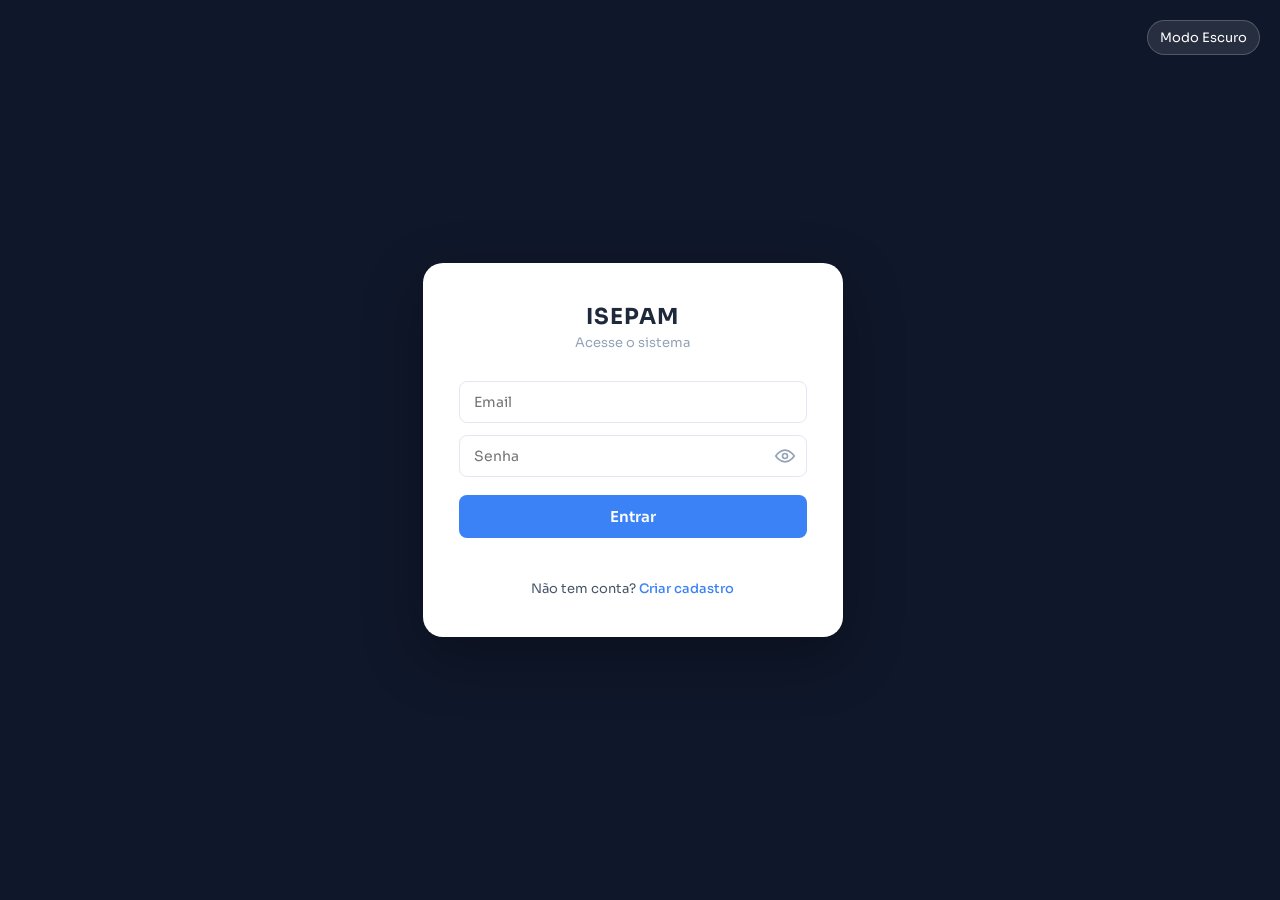
==== Frontend/cadastrar-bem.html @ 31357af1 "EduFix: sistema de patrimônio com CRUD, consultas e relatórios" ====
<!DOCTYPE html>
<html lang="pt-br">
<head>
    <meta charset="UTF-8">
    <meta name="viewport" content="width=device-width, initial-scale=1.0">
    <title>ISEPAM — Cadastrar Bem</title>
    <script>const t=localStorage.getItem('tema')||'light';document.documentElement.setAttribute('data-theme',t);</script>
    <link rel="stylesheet" href="style.css">
</head>
<body>

<div class="layout">
    <aside class="sidebar">
        <div class="sidebar-brand">
            <h2>Patrimônio</h2>
            <p id="usuario-nome">Carregando...</p>
        </div>
        <nav class="sidebar-nav">
            <a class="nav-item" href="dashboard.html">Dashboard</a>
            <a class="nav-item" href="inventario.html">Inventário</a>
            <a class="nav-item active" href="cadastrar-bem.html">Cadastrar</a>
            <a class="nav-item" href="chamados.html">Chamados</a>
            <a class="nav-item" href="manutencoes.html">Manutenções</a>
            <a class="nav-item" href="consultas.html">Consultas</a>
            <a class="nav-item" href="relatorios.html">Relatórios</a>
            <a class="nav-item" href="usuarios.html">Usuários</a>
        </nav>
        <div class="sidebar-footer">
            <button class="theme-toggle" onclick="alternarTema()">Modo Escuro</button>
            <a class="nav-item sair" onclick="sair()">Sair</a>
        </div>
    </aside>

    <main class="main">
      <div class="content-wrap">
        <h1 class="page-title">Novo Cadastro de Bem</h1>

        <div class="form-card">
            <div class="form-group">
                <input type="text" id="numero_patrimonio" placeholder="Número do Patrimônio *" inputmode="numeric" />
            </div>

            <div class="form-group">
                <input type="text" id="nome" placeholder="Nome do Item *" />
            </div>

            <div class="form-group">
                <input type="text" id="descricao" placeholder="Descrição" />
            </div>

            <div class="form-group">
                <input type="text" id="localizacao" placeholder="Localização" />
            </div>

            <div class="form-group">
                <label>Estado de Conservação:</label>
                <select id="estado_conservacao">
                    <option value="otimo">Ótimo</option>
                    <option value="bom" selected>Bom</option>
                    <option value="regular">Regular</option>
                    <option value="ruim">Ruim</option>
                    <option value="inutilizavel">Inutilizável</option>
                </select>
            </div>

            <div class="form-group">
                <label>Categoria:</label>
                <select id="categoria">
                    <option value="Informatica">Informática</option>
                    <option value="Mobiliario">Mobiliário</option>
                    <option value="Climatizacao">Climatização</option>
                    <option value="Eletrodomestico">Eletrodoméstico</option>
                    <option value="Outro">Outro</option>
                </select>
            </div>

            <div class="form-group">
                <label>Status:</label>
                <select id="status">
                    <option value="disponivel" selected>Disponível</option>
                    <option value="em_uso">Em Uso</option>
                    <option value="em_manutencao">Em Manutenção</option>
                    <option value="inativo">Inativo</option>
                </select>
            </div>

            <div class="form-group">
                <label>Data de Aquisição: *</label>
                <input type="date" id="data_aquisicao" />
            </div>

            <button class="btn-save" onclick="salvarBem()" style="width: 100%; padding: 13px;">Salvar Bem</button>
            <p class="erro" id="erro" style="margin-top: 10px;"></p>
        </div>
      </div>
    </main>
</div>

<script src="script.js"></script>
</body>
</html>
---- Frontend/style.css ----
@import url('https://fonts.googleapis.com/css2?family=Sora:wght@300;400;500;600;700&display=swap');

:root {
    --sidebar-bg: #0f172a;
    --sidebar-width: 210px;
    --accent: #3b82f6;
    --accent-hover: #2563eb;
    --danger: #ef4444;
    --danger-hover: #dc2626;
    --success: #22c55e;
    --bg: #f1f5f9;
    --card-bg: #ffffff;
    --text-dark: #1e293b;
    --text-mid: #475569;
    --text-light: #94a3b8;
    --border: #e2e8f0;
    --shadow: 0 1px 3px rgba(0,0,0,0.08), 0 4px 16px rgba(0,0,0,0.06);
    --radius: 12px;
    --font: 'Sora', sans-serif;
    --input-bg: #ffffff;
}

/* ── MODO ESCURO ──────────────────────────── */
[data-theme="dark"] {
    --bg: #0f172a;
    --card-bg: #1e293b;
    --text-dark: #f1f5f9;
    --text-mid: #94a3b8;
    --text-light: #64748b;
    --border: #334155;
    --shadow: 0 1px 3px rgba(0,0,0,0.3), 0 4px 16px rgba(0,0,0,0.2);
    --input-bg: #1e293b;
}

[data-theme="dark"] body { background: var(--bg); }
[data-theme="dark"] .auth-body { background: #020617; }
[data-theme="dark"] .auth-card { background: #1e293b; box-shadow: 0 20px 60px rgba(0,0,0,0.5); }
[data-theme="dark"] .auth-logo h1 { color: var(--text-dark); }
[data-theme="dark"] .auth-card input { background: #0f172a; color: var(--text-dark); border-color: var(--border); }
[data-theme="dark"] .form-group input,
[data-theme="dark"] .form-group select { background: #0f172a; color: var(--text-dark); border-color: var(--border); }
[data-theme="dark"] .add-grid input { background: #0f172a; color: var(--text-dark); }
[data-theme="dark"] .table-filters input { background: #0f172a; color: var(--text-dark); }
[data-theme="dark"] thead tr { background: #0f172a; }
[data-theme="dark"] tr:hover td { background: #263048; }
[data-theme="dark"] .filtro-btn { background: #1e293b; color: var(--text-mid); border-color: var(--border); }
[data-theme="dark"] .btn-save[style*="background: white"] { background: #1e293b !important; color: var(--text-dark) !important; }
[data-theme="dark"] .recent-empty { background: #0f172a; }

* { margin: 0; padding: 0; box-sizing: border-box; }

body {
    font-family: var(--font);
    background: var(--bg);
    color: var(--text-dark);
    transition: background 0.3s, color 0.3s;
    overflow-x: hidden;
}

html {
    overflow-x: hidden;
    scrollbar-gutter: stable;
}

/* ── LOGIN / CADASTRO ─────────────────────── */
.auth-body {
    min-height: 100vh;
    background: var(--sidebar-bg);
    display: flex;
    align-items: center;
    justify-content: center;
    position: relative;
}

.auth-card {
    background: white;
    border-radius: 20px;
    padding: 40px 36px;
    width: 100%;
    max-width: 420px;
    box-shadow: 0 20px 60px rgba(0,0,0,0.3);
    transition: background 0.3s;
}

.auth-logo { text-align: center; margin-bottom: 24px; }
.auth-logo h1 { font-size: 22px; font-weight: 700; color: var(--text-dark); letter-spacing: 1px; }
.auth-logo p { font-size: 13px; color: var(--text-light); margin-top: 4px; }

.auth-card input {
    width: 100%;
    padding: 11px 14px;
    margin: 6px 0;
    border: 1.5px solid var(--border);
    border-radius: 8px;
    font-size: 14px;
    font-family: var(--font);
    color: var(--text-dark);
    background: var(--input-bg);
    transition: border 0.2s, background 0.3s;
    outline: none;
}

.auth-card input:focus { border-color: var(--accent); }

.btn-primary {
    width: 100%;
    padding: 12px;
    background: var(--accent);
    color: white;
    border: none;
    border-radius: 8px;
    font-size: 15px;
    font-family: var(--font);
    font-weight: 600;
    cursor: pointer;
    margin-top: 12px;
    transition: background 0.2s;
}

.btn-primary:hover { background: var(--accent-hover); }

.auth-link { text-align: center; margin-top: 16px; font-size: 13px; color: var(--text-mid); }
.auth-link a { color: var(--accent); cursor: pointer; text-decoration: none; font-weight: 500; }

.erro { color: var(--danger); font-size: 13px; text-align: center; margin-top: 8px; min-height: 18px; }

/* ── TOGGLE MODO ESCURO (auth) ────────────── */
.theme-toggle-auth {
    position: fixed;
    top: 20px;
    right: 20px;
    background: rgba(255,255,255,0.1);
    border: 1px solid rgba(255,255,255,0.2);
    color: white;
    padding: 8px 12px;
    border-radius: 20px;
    font-size: 13px;
    font-family: var(--font);
    cursor: pointer;
    transition: all 0.2s;
}

.theme-toggle-auth:hover { background: rgba(255,255,255,0.2); }

/* ── LAYOUT COM SIDEBAR ───────────────────── */
.layout { display: flex; min-height: 100vh; }

.sidebar {
    width: var(--sidebar-width);
    background: var(--sidebar-bg);
    display: flex;
    flex-direction: column;
    position: fixed;
    top: 0; left: 0;
    height: 100vh;
    padding: 28px 0;
    z-index: 100;
    transition: background 0.3s;
}

.sidebar-brand { padding: 0 20px 28px; border-bottom: 1px solid rgba(255,255,255,0.08); }
.sidebar-brand h2 { font-size: 18px; font-weight: 700; color: white; letter-spacing: 0.5px; }
.sidebar-brand p { font-size: 11px; color: rgba(255,255,255,0.4); margin-top: 4px; line-height: 1.4; }

.sidebar-nav { flex: 1; padding: 16px 12px; display: flex; flex-direction: column; gap: 4px; }

.nav-item {
    display: block;
    padding: 10px 14px;
    border-radius: 8px;
    color: rgba(255,255,255,0.6);
    text-decoration: none;
    font-size: 14px;
    font-weight: 500;
    cursor: pointer;
    transition: all 0.2s;
}

.nav-item:hover { background: rgba(255,255,255,0.08); color: white; }
.nav-item.active { background: var(--accent); color: white; }

.nav-item.sair { background: rgba(239,68,68,0.15); color: #f87171; }
.nav-item.sair:hover { background: var(--danger); color: white; }

.sidebar-footer { padding: 12px 12px 0; display: flex; flex-direction: column; gap: 6px; }

/* ── TOGGLE MODO ESCURO (sidebar) ─────────── */
.theme-toggle {
    display: flex;
    align-items: center;
    gap: 8px;
    padding: 10px 14px;
    border-radius: 8px;
    background: rgba(255,255,255,0.05);
    border: 1px solid rgba(255,255,255,0.08);
    color: rgba(255,255,255,0.6);
    font-size: 13px;
    font-family: var(--font);
    font-weight: 500;
    cursor: pointer;
    transition: all 0.2s;
    width: 100%;
    text-align: left;
}

.theme-toggle:hover { background: rgba(255,255,255,0.1); color: white; }

/* ── CONTEÚDO PRINCIPAL ───────────────────── */
.main { margin-left: var(--sidebar-width); flex: 1; padding: 32px clamp(20px, 3vw, 48px); min-height: 100vh; transition: background 0.3s; }

/* Largura máxima central: evita conteúdo esticado e vazio em telas largas */
.content-wrap { max-width: 1280px; margin: 0 auto; width: 100%; }

.page-title { font-size: 22px; font-weight: 700; color: var(--text-dark); margin-bottom: 24px; min-height: 38px; display: flex; align-items: center; }  /* 38px = altura do botão do topo: título e botão ficam alinhados e todas as telas começam na mesma altura */

/* ── GRÁFICOS ──────────────────────────────── */
.charts-grid {
    display: grid;
    grid-template-columns: repeat(auto-fit, minmax(320px, 1fr));
    gap: 16px;
    margin-bottom: 28px;
}

.chart-card {
    background: var(--card-bg);
    border-radius: var(--radius);
    padding: 22px 24px;
    box-shadow: var(--shadow);
    border: 1px solid var(--border);
    transition: background 0.3s, border 0.3s;
}

.chart-card h3 { font-size: 14px; font-weight: 600; color: var(--text-dark); margin-bottom: 16px; }

.chart-card-corpo { position: relative; height: 220px; }
.chart-card-corpo canvas { max-height: 220px; }

.chart-card-compacta { margin-bottom: 20px; }
.chart-card-compacta .chart-card-corpo { height: 150px; }

.chart-vazio {
    position: absolute;
    inset: 0;
    display: flex;
    align-items: center;
    justify-content: center;
    text-align: center;
    color: var(--text-light);
    font-size: 13px;
}

/* A regra acima sempre teria display:flex, até com o atributo hidden — sem isso,
   um CSS de autor sempre vence o display:none nativo do [hidden]. */
.chart-vazio[hidden] { display: none; }

/* ── CARDS DO DASHBOARD ───────────────────── */
.cards-grid { display: grid; grid-template-columns: repeat(3, 1fr); gap: 16px; margin-bottom: 28px; }

.card {
    background: var(--card-bg);
    border-radius: var(--radius);
    padding: 24px;
    box-shadow: var(--shadow);
    text-align: center;
    border: 1px solid var(--border);
    transition: background 0.3s, border 0.3s;
}

/* Cards que levam até um gráfico: parecem clicáveis, flutuam levemente no hover */
.card-clicavel {
    cursor: pointer;
    transition: transform 0.2s ease, box-shadow 0.2s ease, border-color 0.2s ease, background 0.3s;
}

.card-clicavel:hover,
.card-clicavel:focus-visible {
    transform: translateY(-4px);
    box-shadow: 0 10px 28px rgba(59, 130, 246, 0.18), var(--shadow);
    border-color: var(--accent);
    outline: none;
}

.card-clicavel:active { transform: translateY(-1px); }

.card-clicavel.card-selecionado { border-color: var(--accent); }

/* Gráfico "ativo" depois de clicar no card correspondente */
.chart-card-destacado {
    border-color: var(--accent);
    animation: destaquePulso 0.7s ease;
}

@keyframes destaquePulso {
    0%   { box-shadow: 0 0 0 0 rgba(59, 130, 246, 0.45); }
    100% { box-shadow: 0 0 0 12px rgba(59, 130, 246, 0); }
}

.card-number { font-size: 36px; font-weight: 700; color: var(--accent); }
.card-label { font-size: 13px; color: var(--text-mid); margin-top: 6px; }

/* ── TABELA ───────────────────────────────── */
.table-card {
    background: var(--card-bg);
    border-radius: var(--radius);
    box-shadow: var(--shadow);
    border: 1px solid var(--border);
    overflow: hidden;
    transition: background 0.3s;
}

.table-filters { display: flex; gap: 12px; padding: 16px 20px; border-bottom: 1px solid var(--border); }

.table-filters input {
    flex: 1;
    padding: 9px 12px;
    border: 1.5px solid var(--border);
    border-radius: 8px;
    font-size: 13px;
    font-family: var(--font);
    background: var(--input-bg);
    color: var(--text-dark);
    outline: none;
    transition: border 0.2s, background 0.3s;
}

.table-filters input:focus { border-color: var(--accent); }

table { width: 100%; border-collapse: collapse; }
thead tr { background: var(--bg); border-bottom: 1px solid var(--border); transition: background 0.3s; }

th { padding: 12px 16px; text-align: left; font-size: 12px; font-weight: 600; color: var(--text-mid); text-transform: uppercase; letter-spacing: 0.5px; }
td { padding: 13px 16px; font-size: 14px; color: var(--text-dark); border-bottom: 1px solid var(--border); transition: color 0.3s; }

tr:last-child td { border-bottom: none; }
tr:hover td { background: #f8fafc; }

.empty-row td { text-align: center; color: var(--text-light); padding: 40px; }

/* ── BOTÕES DA TABELA ─────────────────────── */
.btn-danger {
    padding: 5px 12px;
    background: rgba(239,68,68,0.1);
    color: var(--danger);
    border: none;
    border-radius: 6px;
    font-size: 12px;
    font-family: var(--font);
    font-weight: 600;
    cursor: pointer;
    transition: all 0.2s;
}

.btn-danger:hover { background: var(--danger); color: white; }

/* ── FORMULÁRIO ───────────────────────────── */
.form-card {
    background: var(--card-bg);
    border-radius: var(--radius);
    padding: 28px;
    box-shadow: var(--shadow);
    border: 1px solid var(--border);
    max-width: 680px;
    transition: background 0.3s;
}

.form-group { margin-bottom: 14px; }

.form-group label { display: block; font-size: 12px; font-weight: 600; color: var(--text-mid); margin-bottom: 5px; text-transform: uppercase; letter-spacing: 0.4px; }

.form-group input,
.form-group select {
    width: 100%;
    padding: 10px 12px;
    border: 1.5px solid var(--border);
    border-radius: 8px;
    font-size: 14px;
    font-family: var(--font);
    color: var(--text-dark);
    background: var(--input-bg);
    outline: none;
    transition: border 0.2s, background 0.3s;
}

.form-group input:focus,
.form-group select:focus { border-color: var(--accent); }

.btn-save {
    padding: 11px 28px;
    background: var(--accent);
    color: white;
    border: none;
    border-radius: 8px;
    font-size: 14px;
    font-family: var(--font);
    font-weight: 600;
    cursor: pointer;
    transition: background 0.2s;
    margin-top: 8px;
}

.btn-save:hover { background: var(--accent-hover); }

/* ── ATIVIDADES RECENTES ──────────────────── */
.recent-card {
    background: var(--card-bg);
    border-radius: var(--radius);
    box-shadow: var(--shadow);
    border: 1px solid var(--border);
    padding: 20px 24px;
    transition: background 0.3s;
}

.recent-card h3 { font-size: 15px; font-weight: 600; margin-bottom: 16px; color: var(--text-dark); }

.recent-empty {
    text-align: center;
    color: var(--text-light);
    font-size: 14px;
    padding: 24px 0;
    background: var(--bg);
    border-radius: 8px;
    transition: background 0.3s;
}

/* ── ADICIONAR EQUIPAMENTO ────────────────── */
.add-section {
    background: var(--card-bg);
    border-radius: var(--radius);
    padding: 24px;
    box-shadow: var(--shadow);
    border: 1px solid var(--border);
    margin-bottom: 24px;
    transition: background 0.3s;
}

.add-section h2 { font-size: 16px; font-weight: 600; margin-bottom: 16px; color: var(--text-dark); }

.add-grid { display: grid; grid-template-columns: repeat(2, 1fr); gap: 12px; }

.add-grid input {
    padding: 10px 12px;
    border: 1.5px solid var(--border);
    border-radius: 8px;
    font-size: 13px;
    font-family: var(--font);
    color: var(--text-dark);
    background: var(--input-bg);
    outline: none;
    transition: border 0.2s, background 0.3s;
}

.add-grid input:focus { border-color: var(--accent); }
.add-grid .btn-primary { grid-column: span 2; margin-top: 4px; }

/* ── BADGES DE STATUS ─────────────────────── */
.badge {
    display: inline-block;
    padding: 3px 10px;
    border-radius: 20px;
    font-size: 11px;
    font-weight: 600;
    font-family: var(--font);
    white-space: nowrap;
}

.status-aberto       { background: #dbeafe; color: #1d4ed8; }
.status-em_analise   { background: #fef9c3; color: #854d0e; }
.status-em_execucao  { background: #ffedd5; color: #9a3412; }
.status-concluido    { background: #dcfce7; color: #166534; }
.status-cancelado    { background: #f1f5f9; color: #64748b; }
.status-disponivel   { background: #dcfce7; color: #166534; }
.status-em_uso       { background: #dbeafe; color: #1d4ed8; }
.status-em_manutencao{ background: #ffedd5; color: #9a3412; }
.status-inativo      { background: #f1f5f9; color: #64748b; }

.prioridade-baixa  { background: #f1f5f9; color: #475569; }
.prioridade-media  { background: #dbeafe; color: #1d4ed8; }
.prioridade-alta   { background: #ffedd5; color: #9a3412; }
.prioridade-critica{ background: #fee2e2; color: #b91c1c; }

/* ── CHAMADO ITEM ─────────────────────────── */
.chamado-item {
    padding: 16px;
    border-bottom: 1px solid var(--border);
    transition: background 0.2s;
}

.chamado-item:last-child { border-bottom: none; }
.chamado-item:hover { background: var(--bg); }

.chamado-header {
    display: flex;
    align-items: center;
    gap: 8px;
    margin-bottom: 6px;
}

.chamado-id {
    font-size: 12px;
    font-weight: 700;
    color: var(--text-mid);
}

.chamado-descricao {
    font-size: 14px;
    color: var(--text-dark);
    margin-bottom: 6px;
}

.chamado-meta {
    font-size: 12.5px;
    color: var(--text-mid);
    display: flex;
    gap: 16px;
}

.chamado-acoes {
    margin-top: 10px;
    padding-top: 10px;
    border-top: 1px dashed var(--border);
    display: flex;
    align-items: center;
    justify-content: space-between;
    flex-wrap: wrap;
    gap: 10px;
}

.chamado-acoes-principais {
    display: flex;
    align-items: center;
    gap: 8px;
}

.chamado-status-select {
    padding: 6px 10px;
    border-radius: 8px;
    border: 1.5px solid var(--border);
    background: white;
    color: var(--text-dark);
    font-size: 12.5px;
    font-family: var(--font);
    font-weight: 500;
    cursor: pointer;
}

.chamado-status-select:hover    { border-color: var(--accent); }
.chamado-status-select:disabled { opacity: 0.6; cursor: wait; }

[data-theme="dark"] .chamado-status-select { background: #0f172a; color: var(--text-dark); border-color: var(--border); }

.chamado-btn-finalizar {
    padding: 6px 12px;
    border-radius: 8px;
    border: none;
    background: #16a34a;
    color: white;
    font-size: 12.5px;
    font-family: var(--font);
    font-weight: 600;
    cursor: pointer;
    transition: background 0.15s;
}

.chamado-btn-finalizar:hover     { background: #15803d; }
.chamado-btn-finalizar:disabled  { opacity: 0.6; cursor: wait; }

.chamado-acoes-secundarias {
    display: flex;
    align-items: center;
    flex-wrap: wrap;
    justify-content: flex-end;
    gap: 8px;
    margin-left: auto;          /* sempre encostado à direita, com ou sem o seletor de status ao lado */
}

.chamado-link {
    background: transparent;
    border: 1px solid var(--border);
    border-radius: 8px;
    padding: 6px 13px;
    font-size: 12.5px;
    font-weight: 600;
    font-family: var(--font);
    color: var(--text-dark);
    cursor: pointer;
    transition: color 0.15s, border-color 0.15s, background 0.15s;
}

.chamado-link:hover    { color: var(--accent); border-color: var(--accent); background: rgba(59,130,246,.10); }
.chamado-link:disabled { opacity: 0.5; cursor: wait; }

.chamado-link-perigo       { color: #dc2626; border-color: rgba(220,38,38,.35); }
.chamado-link-perigo:hover { color: #dc2626; border-color: #dc2626; background: rgba(220,38,38,.10); }
[data-theme="dark"] .chamado-link-perigo       { color: #f87171; border-color: rgba(248,113,113,.4); }
[data-theme="dark"] .chamado-link-perigo:hover { color: #fca5a5; border-color: #f87171; background: rgba(248,113,113,.12); }


/* ── ATIVIDADES RECENTES ──────────────────── */
.recent-item {
    display: flex;
    align-items: center;
    gap: 12px;
    padding: 10px 0;
    border-bottom: 1px solid var(--border);
    font-size: 13px;
}

.recent-item:last-child { border-bottom: none; }

.recent-descricao {
    flex: 1;
    color: var(--text-dark);
    white-space: nowrap;
    overflow: hidden;
    text-overflow: ellipsis;
}

.recent-data {
    color: var(--text-light);
    font-size: 12px;
    white-space: nowrap;
}

/* ── DARK MODE BADGES ─────────────────────── */
[data-theme="dark"] .filtro-btn { background: #1e293b; color: var(--text-mid); border-color: var(--border); }
[data-theme="dark"] .chamado-item:hover { background: #263048; }

/* ── TOAST NOTIFICATIONS ─────────────────────── */
.toast {
    position: fixed;
    bottom: 28px;
    right: 28px;
    background: var(--card-bg);
    border-radius: 12px;
    padding: 14px 18px;
    display: flex;
    align-items: center;
    gap: 10px;
    box-shadow: 0 8px 32px rgba(0,0,0,0.18);
    font-size: 14px;
    font-family: var(--font);
    color: var(--text-dark);
    border-left: 4px solid var(--success);
    transform: translateY(20px);
    opacity: 0;
    transition: all 0.35s cubic-bezier(.4,0,.2,1);
    z-index: 9999;
    max-width: 360px;
}

.toast.show { transform: translateY(0); opacity: 1; }
.toast-sucesso { border-left-color: var(--success); }
.toast-erro    { border-left-color: var(--danger); }
.toast-aviso   { border-left-color: #f59e0b; }
.toast-info    { border-left-color: var(--accent); }

.toast-msg  { flex: 1; line-height: 1.4; }

.toast-close {
    background: none;
    border: none;
    font-size: 18px;
    color: var(--text-light);
    cursor: pointer;
    padding: 0 4px;
    line-height: 1;
    flex-shrink: 0;
}
.toast-close:hover { color: var(--text-dark); }

/* ── VALIDAÇÃO DE CAMPOS ─────────────────────── */
.campo-invalido {
    border-color: var(--danger) !important;
    background: #fff5f5 !important;
}

[data-theme="dark"] .campo-invalido { background: #2d1a1a !important; }

.campo-erro-inline {
    display: block;
    color: var(--danger);
    font-size: 12px;
    margin-top: 4px;
    font-family: var(--font);
}

/* ── INDICADOR DE FORÇA DA SENHA ─────────────── */
.indicador-senha {
    margin: 6px 0 8px;
    padding: 10px 12px;
    background: rgba(0,0,0,0.06);
    border-radius: 8px;
    font-family: var(--font);
}

[data-theme="dark"] .indicador-senha { background: rgba(255,255,255,0.04); }

.forca-wrap {
    display: flex;
    align-items: center;
    gap: 10px;
    margin-bottom: 8px;
}

.barra-forca {
    display: flex;
    gap: 4px;
    flex: 1;
}

.barra-segmento {
    flex: 1;
    height: 4px;
    border-radius: 2px;
    background: var(--border);
    transition: background 0.3s;
}

.forca-texto {
    font-size: 12px;
    font-weight: 600;
    white-space: nowrap;
}

.requisitos-senha {
    list-style: none;
    padding: 0;
    margin: 0;
    display: grid;
    grid-template-columns: 1fr 1fr;
    gap: 3px 12px;
}

.requisitos-senha li {
    font-size: 11px;
    font-family: var(--font);
    padding: 1px 0;
    transition: color 0.2s;
}

.requisitos-senha li { display: flex; align-items: center; gap: 7px; }
.requisitos-senha li::before {
    content: ''; width: 8px; height: 8px; border-radius: 50%; flex-shrink: 0;
    border: 1.5px solid currentColor; box-sizing: border-box;
}
.req-ok    { color: #22c55e; }
.req-ok::before { background: currentColor; }
.req-falta { color: var(--text-light); }

/* ── SPLASH SCREEN ───────────────────────────── */
#splash {
    position: fixed;
    inset: 0;
    background: #0f172a;
    display: flex;
    align-items: center;
    justify-content: center;
    z-index: 99999;
    transition: opacity 0.45s ease, visibility 0.45s ease;
}

#splash.splash-saindo {
    opacity: 0;
    visibility: hidden;
}

.splash-conteudo {
    display: flex;
    flex-direction: column;
    align-items: center;
    gap: 10px;
    animation: splashEntrar 0.5s ease;
}

.splash-logo {
    font-family: var(--font);
    font-size: 38px;
    font-weight: 700;
    color: #fff;
    letter-spacing: 4px;
}

.splash-sub {
    font-family: var(--font);
    font-size: 13px;
    color: rgba(255,255,255,0.4);
    letter-spacing: 0.5px;
    margin: 0;
}

.splash-barra {
    width: 140px;
    height: 3px;
    background: rgba(255,255,255,0.1);
    border-radius: 2px;
    margin-top: 12px;
    overflow: hidden;
}

.splash-progresso {
    height: 100%;
    width: 0;
    background: var(--accent);
    border-radius: 2px;
    animation: splashBarra 1.2s cubic-bezier(.4,0,.2,1) forwards;
}

@keyframes splashEntrar {
    from { opacity: 0; transform: translateY(10px); }
    to   { opacity: 1; transform: translateY(0); }
}

@keyframes splashBarra {
    from { width: 0%; }
    to   { width: 100%; }
}

/* ── ENTRADA DE PÁGINA ───────────────────────── */
.auth-card {
    animation: paginaEntrar 0.35s ease both;
}

/* Canva-style: fade rápido nas abas de navegação, sem movimento pra evitar scrollbar */
.main {
    animation: paginaNav 0.2s ease-out both;
    overflow-x: hidden;
}

@keyframes paginaNav {
    from { opacity: 0; }
    to   { opacity: 1; }
}

/* Impede overflow durante qualquer animação */
.layout {
    overflow: hidden;
}

@keyframes paginaEntrar {
    from { opacity: 0; transform: translateY(14px); }
    to   { opacity: 1; transform: translateY(0); }
}

/* ── SAÍDA DE PÁGINA ─────────────────────────── */
.pagina-saindo {
    animation: paginaSaindo 0.22s ease forwards !important;
}

@keyframes paginaSaindo {
    to { opacity: 0; transform: translateY(-10px); }
}

/* ── TRANSIÇÃO DE ABAS (relatórios) ─────────── */
/* Classe adicionada via JS a cada troca de aba/filtro (removida e reaplicada,
   pra reiniciar a animação) — mesma animação usada na troca de páginas inteiras. */
.resultado-entrando {
    animation: paginaEntrar 0.35s ease both;
}

/* ── BOTÃO OCUPADO (enquanto a requisição roda) ─ */
.btn-primary:disabled,
.btn-save:disabled {
    opacity: 0.6;
    cursor: not-allowed;
}

/* Descrições longas não estouram o card */
.chamado-descricao { overflow-wrap: anywhere; }

/* ── PLACEHOLDER DE FUNDO PARA CAMPO DE DATA ──── */
.campo-data { position: relative; }

.campo-data input[type="date"] {
    position: relative;
    z-index: 1;
    background: transparent;
}

/* Enquanto vazio, esconde o "dd/mm/aaaa" nativo do navegador e mostra nosso rótulo */
.campo-data input[type="date"]:not(.tem-valor) {
    color: transparent;
}

.campo-data-label {
    position: absolute;
    left: 14px;
    top: 50%;
    transform: translateY(-50%);
    color: var(--text-light);
    font-size: 14px;
    font-family: var(--font);
    pointer-events: none;
    z-index: 0;
}

.campo-data input[type="date"].tem-valor ~ .campo-data-label {
    display: none;
}


/* ═══════════════════════════════════════════════
   SPRINT 3 — CRUD completo, modal e consultas SQL
   ═══════════════════════════════════════════════ */

.page-topo { display: flex; align-items: center; justify-content: space-between; gap: 16px; flex-wrap: wrap; margin-bottom: 24px; }
.page-topo .page-title { margin-bottom: 0; }
.page-topo .btn-save { margin-top: 0; }
.page-sub { color: var(--text-mid); font-size: 14px; margin: -18px 0 22px; max-width: 760px; line-height: 1.55; }
.texto-suave { color: var(--text-light); font-size: 12px; }
.mini-cards .card-number { font-size: 28px; }

/* filtros em "pílula" (antes só existiam dentro de chamados.html) */
.filtros-chamado { display: flex; gap: 8px; flex-wrap: wrap; }
.filtro-btn {
    padding: 8px 18px; border-radius: 20px; border: 1.5px solid var(--border);
    background: white; color: var(--text-mid); font-size: 13px; font-family: var(--font);
    font-weight: 500; cursor: pointer; transition: all 0.2s;
}
.filtro-btn:hover  { border-color: var(--accent); color: var(--accent); }
.filtro-btn.active { background: var(--accent); border-color: var(--accent); color: white; }

/* tabelas: rolagem horizontal em telas pequenas + selects dos filtros */
/* A tabela se ajusta à largura do card (sem barra). Só em tela bem estreita ela rola de lado — com a barra escondida. */
.tabela-rolagem { overflow-x: auto; scrollbar-width: none; }
.tabela-rolagem::-webkit-scrollbar { display: none; }
.tabela-rolagem table { min-width: 0; width: 100%; }
.tabela-rolagem th, .tabela-rolagem td { padding-left: 11px; padding-right: 11px; overflow-wrap: break-word; }
.tabela-rolagem th:first-child, .tabela-rolagem td:first-child { padding-left: 16px; }
.tabela-rolagem th:last-child, .tabela-rolagem td:last-child { padding-right: 16px; }
@media (max-width: 900px) { .tabela-rolagem table { min-width: 640px; } }
.table-filters { flex-wrap: wrap; }
.table-filters select {
    padding: 9px 12px; border: 1.5px solid var(--border); border-radius: 8px; font-size: 13px;
    font-family: var(--font); background: var(--input-bg); color: var(--text-dark); outline: none; cursor: pointer;
}
.table-filters select:focus { border-color: var(--accent); }
[data-theme="dark"] .table-filters select { background: #0f172a; }

/* Coluna Ações: botões alinhados à direita, rente à borda da tabela (cabeçalho e linhas) */
.coluna-acoes, .celula-acoes { text-align: right; }
.celula-acoes { white-space: normal; }
.celula-acoes > * { margin: 2px 0 2px 6px; }   /* botões quebram de linha em vez de estourar a tabela */
.celula-descricao { max-width: 260px; overflow: hidden; text-overflow: ellipsis; white-space: nowrap; }

.btn-acao {
    padding: 5px 12px; background: rgba(59,130,246,0.1); color: var(--accent); border: none; border-radius: 6px;
    font-size: 12px; font-family: var(--font); font-weight: 600; cursor: pointer; transition: all 0.2s;
}
.btn-acao:hover { background: var(--accent); color: white; }
.btn-acao:disabled, .btn-danger:disabled { opacity: .5; cursor: not-allowed; }
.btn-acao-ok { background: rgba(34,197,94,0.12); color: #16a34a; }
.btn-acao-ok:hover { background: #16a34a; color: white; }

.badge.tipo-admin { background: #ede9fe; color: #6d28d9; }
.badge.tipo-usuario { background: #f1f5f9; color: #475569; }
[data-theme="dark"] .badge.tipo-usuario { background: #334155; color: #cbd5e1; }

.form-group textarea {
    width: 100%; padding: 10px 12px; border: 1.5px solid var(--border); border-radius: 8px; font-size: 14px;
    font-family: var(--font); color: var(--text-dark); background: var(--input-bg); outline: none; resize: vertical;
    transition: border 0.2s, background 0.3s;
}
.form-group textarea:focus { border-color: var(--accent); }
[data-theme="dark"] .form-group textarea { background: #0f172a; }
.form-group input[readonly] { opacity: .65; cursor: not-allowed; }
.dica-campo { display: block; color: var(--text-light); font-size: 12px; margin-top: 4px; line-height: 1.4; }

/* ── MODAL ────────────────────────────────── */
.modal-fundo {
    position: fixed; inset: 0; z-index: 1000; display: flex; align-items: center; justify-content: center;
    padding: 20px; background: rgba(2,6,23,0.55); backdrop-filter: blur(2px);
    opacity: 0; transition: opacity 0.18s ease;
}
.modal-fundo.aberto { opacity: 1; }
.modal {
    width: 100%; max-height: calc(100vh - 40px); display: flex; flex-direction: column; outline: none;
    background: var(--card-bg); border: 1px solid var(--border); border-radius: var(--radius);
    box-shadow: 0 24px 60px rgba(0,0,0,0.35); transform: translateY(12px) scale(.98); transition: transform 0.18s ease;
}
.modal-fundo.aberto .modal { transform: none; }
.modal-topo { display: flex; align-items: center; justify-content: space-between; padding: 18px 24px; border-bottom: 1px solid var(--border); }
.modal-topo h2 { font-size: 17px; font-weight: 600; color: var(--text-dark); }
.modal-fechar { background: none; border: none; font-size: 26px; line-height: 1; color: var(--text-light); cursor: pointer; padding: 0 4px; }
.modal-fechar:hover { color: var(--text-dark); }
.modal-corpo { padding: 20px 24px; overflow-y: auto; }
.modal-rodape { display: flex; justify-content: flex-end; gap: 10px; padding: 14px 24px; border-top: 1px solid var(--border); }
.modal-btn {
    padding: 9px 20px; border-radius: 8px; border: 1.5px solid var(--border); background: transparent;
    color: var(--text-mid); font-family: var(--font); font-size: 13px; font-weight: 600; cursor: pointer; transition: all 0.2s;
}
.modal-btn:hover { border-color: var(--text-light); color: var(--text-dark); }
.modal-btn-primario { background: var(--accent); border-color: var(--accent); color: white; }
.modal-btn-primario:hover { background: var(--accent-hover); border-color: var(--accent-hover); color: white; }
.modal-btn-perigo { background: var(--danger); border-color: var(--danger); color: white; }
.modal-btn:disabled { opacity: .6; cursor: wait; }
body.modal-aberto { overflow: hidden; }
.modal-subtitulo { font-size: 13px; font-weight: 600; color: var(--text-mid); margin: 22px 0 10px; text-transform: uppercase; letter-spacing: .4px; }
.modal-subtitulo small { text-transform: none; font-weight: 400; color: var(--text-light); letter-spacing: 0; }

.detalhes { display: grid; grid-template-columns: repeat(2, 1fr); gap: 14px 20px; }
.detalhes dt { font-size: 11px; font-weight: 600; color: var(--text-light); text-transform: uppercase; letter-spacing: .4px; margin-bottom: 3px; }
.detalhes dd { font-size: 14px; color: var(--text-dark); word-break: break-word; }

/* linha do tempo (histórico do chamado) */
.linha-tempo { list-style: none; position: relative; padding-left: 4px; }
.linha-tempo li { position: relative; display: flex; gap: 14px; padding-bottom: 18px; }
.linha-tempo li::before { content: ''; position: absolute; left: 5px; top: 14px; bottom: 0; width: 2px; background: var(--border); }
.linha-tempo li:last-child::before { display: none; }
.linha-ponto { width: 12px; height: 12px; border-radius: 50%; background: var(--accent); flex-shrink: 0; margin-top: 4px; box-shadow: 0 0 0 3px rgba(59,130,246,.18); }
.linha-tempo strong { display: block; font-size: 14px; color: var(--text-dark); }
.linha-detalhe, .linha-data { display: block; font-size: 12px; color: var(--text-light); margin-top: 2px; }

/* ── CONSULTAS SQL ────────────────────────── */
.consultas-layout { display: flex; flex-direction: column; gap: 18px; }
.consultas-lista {
    background: var(--card-bg); border: 1px solid var(--border); border-radius: var(--radius); box-shadow: var(--shadow);
    padding: 16px 18px 18px;   /* sem rolagem: abas + grade mostram só um nível por vez */
}
.consultas-abas { display: flex; flex-wrap: wrap; gap: 8px; margin-bottom: 14px; }
.consulta-aba {
    display: inline-flex; align-items: center; gap: 8px; padding: 8px 16px; border-radius: 22px;
    border: 1px solid var(--border); background: transparent; color: var(--text-mid);
    font: 600 13px var(--font); cursor: pointer; transition: all .15s;
}
.consulta-aba:hover { border-color: var(--accent); color: var(--accent); }
.consulta-aba.ativa { background: var(--accent); border-color: var(--accent); color: #fff; }
.aba-contagem { font-size: 11px; font-weight: 700; padding: 1px 7px; border-radius: 10px; background: rgba(127,127,127,.18); }
.consulta-aba.ativa .aba-contagem { background: rgba(255,255,255,.25); }
.consultas-grupo { display: grid; grid-template-columns: repeat(auto-fill, minmax(250px, 1fr)); gap: 6px 10px; }
.consultas-grupo[hidden] { display: none; }
.consultas-grupo h3 { font-size: 11px; font-weight: 600; color: var(--text-light); text-transform: uppercase; letter-spacing: .6px; margin: 14px 8px 6px; }
.consulta-item {
    display: flex; align-items: center; gap: 10px; width: 100%; text-align: left; padding: 9px 10px; border: none;
    border-radius: 8px; background: transparent; color: var(--text-mid); font-family: var(--font); font-size: 13px;
    cursor: pointer; transition: background .15s, color .15s;
}
.consulta-item:hover { background: var(--bg); color: var(--text-dark); }
.consulta-item.ativa { background: rgba(59,130,246,.12); color: var(--accent); font-weight: 600; }

.chip-id {
    flex-shrink: 0; min-width: 30px; text-align: center; padding: 2px 7px; border-radius: 6px;
    font-size: 11px; font-weight: 700; letter-spacing: .3px;
}
.chip-simples       { background: #dcfce7; color: #166534; }
.chip-intermediaria { background: #dbeafe; color: #1d4ed8; }
.chip-avancada      { background: #ede9fe; color: #6d28d9; }
.chip-procedure     { background: #ffedd5; color: #9a3412; }

.consulta-painel {
    background: var(--card-bg); border: 1px solid var(--border); border-radius: var(--radius); box-shadow: var(--shadow);
    padding: 24px; min-width: 0;
}
.consulta-cabecalho { display: flex; align-items: center; gap: 12px; margin-bottom: 6px; }
.consulta-cabecalho h2 { font-size: 18px; font-weight: 600; color: var(--text-dark); }
.consulta-desc { color: var(--text-mid); font-size: 14px; line-height: 1.55; margin-bottom: 18px; }


.consulta-params { display: flex; flex-wrap: wrap; align-items: flex-end; gap: 14px; margin-bottom: 22px; }
.consulta-params .form-group { margin: 0; min-width: 200px; }
.consulta-params .btn-save { margin-top: 0; }

.resultado-topo { display: flex; align-items: center; justify-content: space-between; gap: 12px; flex-wrap: wrap; margin-bottom: 12px; }
.resultado-topo h3 { font-size: 15px; font-weight: 600; color: var(--text-dark); }
.resultado-botoes { display: flex; gap: 8px; }
.consulta-grafico { height: 280px; margin-bottom: 18px; }
.consulta-grafico canvas { max-height: 280px; }
.tabela-resultado { border: 1px solid var(--border); border-radius: 10px; }
.tabela-resultado th, .tabela-resultado td { padding: 10px 12px; overflow-wrap: anywhere; }
.tabela-resultado th { font-size: 11px; letter-spacing: .3px; }
.tabela-resultado td { font-size: 13px; }
.consulta-erro { color: var(--danger); }
.impressao-cabecalho { display: none; }

@media (max-width: 640px) {
    .detalhes { grid-template-columns: 1fr; }
    .modal-topo, .modal-corpo, .modal-rodape { padding-left: 16px; padding-right: 16px; }
}

/* ── IMPRESSÃO / EXPORTAR PDF ─────────────── */
@media print {
    @page { margin: 16mm; }
    html[data-theme] {
        --bg: #fff; --card-bg: #fff; --text-dark: #111; --text-mid: #333; --text-light: #555; --border: #cbd5e1; --shadow: none;
    }
    body, .layout, .main { background: #fff !important; overflow: visible !important; }
    .sidebar, .toast, .modal-fundo, .consultas-lista, .page-sub, .consulta-params, .resultado-botoes,
    .abas-relatorio, .relatorio-filtros, .relatorio-exportar { display: none !important; }
    .main { margin-left: 0 !important; padding: 0 !important; animation: none !important; }
    .content-wrap { max-width: none; }
    .consultas-layout { display: block; }
    .consulta-painel, .form-card { border: none !important; box-shadow: none !important; padding: 0 !important; }
    .impressao-cabecalho { display: block; font-size: 11px; color: #555; border-bottom: 1px solid #ccc; padding-bottom: 6px; margin-bottom: 14px; }
    .tabela-rolagem { overflow: visible; }
    .tabela-rolagem table { min-width: 0; }
    tr, .chart-card, .consulta-grafico { break-inside: avoid; }
    .tabela-resultado, td, th { border-color: #cbd5e1; }
}

/* impressão: tabela e gráficos legíveis no PDF, mesmo vindo do tema escuro */
@media print {
    html[data-theme] thead tr { background: #e2e8f0 !important; }
    html[data-theme] th { color: #1e293b !important; }
    html[data-theme] td, html[data-theme] tr:hover td { background: transparent !important; color: #111 !important; }
    .chart-card-corpo, .consulta-grafico { height: auto !important; }
    .chart-card-corpo canvas, .consulta-grafico canvas { max-width: 100% !important; width: 100% !important; height: auto !important; max-height: none !important; }
    .charts-grid { grid-template-columns: 1fr 1fr; gap: 12px; }
    .card-number { font-size: 24px !important; }
    .cards-grid { gap: 10px; }
    .card, .chart-card { box-shadow: none !important; }
}


/* ── VER SENHA (olhinho) + CONFIRMAÇÃO ────── */
.campo-senha { position: relative; }
.campo-senha input { padding-right: 46px; }
.btn-olho {
    position: absolute; top: 0; bottom: 0; right: 0; width: 44px;
    display: flex; align-items: center; justify-content: center;
    background: none; border: none; cursor: pointer; color: var(--text-light); border-radius: 0 8px 8px 0;
    transition: color .15s;
}
.btn-olho:hover, .btn-olho:focus-visible { color: var(--accent); outline: none; }
.senha-confere { font-size: 12px; margin: 2px 2px 6px; font-family: var(--font); }
.senha-confere-ok { color: #22c55e; }
.senha-confere-erro { color: var(--danger); }
.campo-erro-inline + .senha-confere { display: none; }


/* ── RELATÓRIO DE USUÁRIOS ──────────────────── */
#resultado-relatorio .col-num, #resultado-relatorio th.col-num { text-align: center; }
.badge.pendente { background: #fef3c7; color: #92400e; }
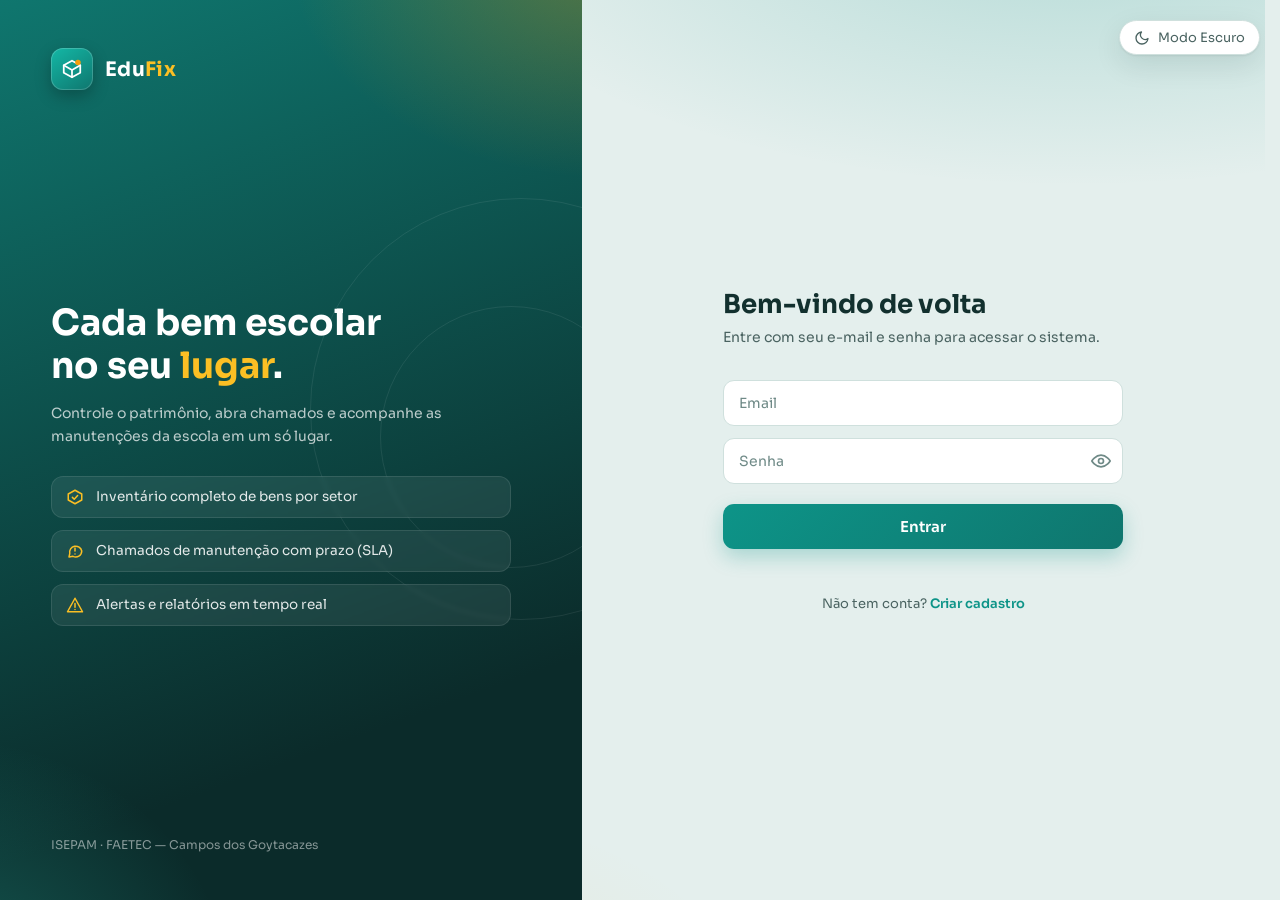
==== commit 3d02ffd8: "Atualiza classes, front e banco conforme novo diagrama" ====
--- a/Frontend/cadastrar-bem.html
+++ b/Frontend/cadastrar-bem.html
@@ -3,33 +3,59 @@
 <head>
     <meta charset="UTF-8">
     <meta name="viewport" content="width=device-width, initial-scale=1.0">
-    <title>ISEPAM — Cadastrar Bem</title>
-    <script>const t=localStorage.getItem('tema')||'light';document.documentElement.setAttribute('data-theme',t);</script>
+    <title>EduFix — Cadastrar Bem</title>
+    <script>const t=localStorage.getItem('tema')||'light';document.documentElement.setAttribute('data-theme',t);try{const u=JSON.parse(localStorage.getItem('usuario')||'null');if(u&&u.tipo_usuario==='admin')document.documentElement.classList.add('is-admin');}catch(e){}</script>
     <link rel="stylesheet" href="style.css">
 </head>
 <body>
 
 <div class="layout">
-    <aside class="sidebar">
+    <aside class="sidebar" id="sidebar">
+        <div class="marca">
+            <span class="marca-icone"><svg viewBox="0 0 24 24" aria-hidden="true"><path d="M21 8l-9-5-9 5v8l9 5 9-5V8z"/><path d="M3 8l9 5 9-5M12 13v8"/><circle class="ponto" cx="18.5" cy="5" r="3"/></svg></span>
+            <div><div class="marca-nome">Edu<span>Fix</span></div><small>Gestão patrimonial</small></div>
+        </div>
         <div class="sidebar-brand">
-            <h2>Patrimônio</h2>
-            <p id="usuario-nome">Carregando...</p>
+            <div class="usuario-card">
+                <div class="usuario-avatar" id="usuario-avatar">?</div>
+                <div class="usuario-dados">
+                    <div id="usuario-nome">Carregando...</div>
+                    <div class="usuario-papel" id="usuario-papel">&nbsp;</div>
+                </div>
+            </div>
         </div>
         <nav class="sidebar-nav">
-            <a class="nav-item" href="dashboard.html">Dashboard</a>
-            <a class="nav-item" href="inventario.html">Inventário</a>
-            <a class="nav-item active" href="cadastrar-bem.html">Cadastrar</a>
-            <a class="nav-item" href="chamados.html">Chamados</a>
-            <a class="nav-item" href="manutencoes.html">Manutenções</a>
-            <a class="nav-item" href="consultas.html">Consultas</a>
-            <a class="nav-item" href="relatorios.html">Relatórios</a>
-            <a class="nav-item" href="usuarios.html">Usuários</a>
+            <div class="nav-titulo">Menu</div>
+            <a class="nav-item" href="dashboard.html"><svg viewBox="0 0 24 24" aria-hidden="true"><rect x="3" y="3" width="7" height="7" rx="1.5"/><rect x="14" y="3" width="7" height="7" rx="1.5"/><rect x="14" y="14" width="7" height="7" rx="1.5"/><rect x="3" y="14" width="7" height="7" rx="1.5"/></svg><span>Dashboard</span></a>
+            <a class="nav-item" href="inventario.html"><svg viewBox="0 0 24 24" aria-hidden="true"><path d="M21 8l-9-5-9 5v8l9 5 9-5V8z"/><path d="M3 8l9 5 9-5M12 13v8"/></svg><span>Inventário</span></a>
+            <a class="nav-item active" href="cadastrar-bem.html"><svg viewBox="0 0 24 24" aria-hidden="true"><circle cx="12" cy="12" r="9"/><path d="M12 8v8M8 12h8"/></svg><span>Cadastrar</span></a>
+            <a class="nav-item" href="chamados.html"><svg viewBox="0 0 24 24" aria-hidden="true"><path d="M21 12a8 8 0 0 1-11.6 7.1L4 20l1-4.6A8 8 0 1 1 21 12z"/><path d="M12 8v4M12 16h.01"/></svg><span>Chamados</span></a>
+            <a class="nav-item" href="manutencoes.html"><svg viewBox="0 0 24 24" aria-hidden="true"><path d="M14.7 6.3a4 4 0 0 0-5.4 5.4L3 18l3 3 6.3-6.3a4 4 0 0 0 5.4-5.4l-2.6 2.6-2.4-.6-.6-2.4z"/></svg><span>Manutenções</span></a>
+            <a class="nav-item" href="consultas.html"><svg viewBox="0 0 24 24" aria-hidden="true"><circle cx="11" cy="11" r="7"/><path d="M21 21l-4.3-4.3"/></svg><span>Consultas</span></a>
+            <a class="nav-item" href="relatorios.html"><svg viewBox="0 0 24 24" aria-hidden="true"><path d="M14 3H7a2 2 0 0 0-2 2v14a2 2 0 0 0 2 2h10a2 2 0 0 0 2-2V8z"/><path d="M14 3v5h5M9 13h6M9 17h6"/></svg><span>Relatórios</span></a>
+            <a class="nav-item" data-so-admin href="usuarios.html"><svg viewBox="0 0 24 24" aria-hidden="true"><circle cx="9" cy="8" r="3.5"/><path d="M2.5 20a6.5 6.5 0 0 1 13 0"/><path d="M16 4.6a3.5 3.5 0 0 1 0 6.8M18 14.2a6.5 6.5 0 0 1 3.5 5.8"/></svg><span>Usuários</span></a>
         </nav>
         <div class="sidebar-footer">
-            <button class="theme-toggle" onclick="alternarTema()">Modo Escuro</button>
-            <a class="nav-item sair" onclick="sair()">Sair</a>
+            <button class="theme-toggle" onclick="alternarTema()"><svg viewBox="0 0 24 24" aria-hidden="true"><path d="M21 12.8A9 9 0 1 1 11.2 3a7 7 0 0 0 9.8 9.8z"/></svg><span>Modo Escuro</span></button>
+            <a class="nav-item sair" onclick="sair()"><svg viewBox="0 0 24 24" aria-hidden="true"><path d="M9 21H5a2 2 0 0 1-2-2V5a2 2 0 0 1 2-2h4"/><path d="M16 17l5-5-5-5M21 12H9"/></svg><span>Sair</span></a>
         </div>
     </aside>
+    <script>
+    /* preenche nome/perfil do usuário já na montagem da página (evita o "Carregando..." e itens piscando) */
+    try {
+        const u = JSON.parse(localStorage.getItem('usuario') || 'null');
+        if (u) {
+            document.getElementById('usuario-nome').textContent = u.nome;
+            document.getElementById('usuario-avatar').textContent = (u.nome || '?').trim().charAt(0).toUpperCase();
+            document.getElementById('usuario-papel').textContent = u.tipo_usuario === 'admin' ? 'Administrador' : 'Usuário';
+        }
+    } catch (e) { /* sem localStorage */ }
+    </script>
+    <div class="sidebar-overlay" onclick="alternarMenu()"></div>
+    <header class="topbar">
+        <div class="marca"><span class="marca-icone"><svg viewBox="0 0 24 24" aria-hidden="true"><path d="M21 8l-9-5-9 5v8l9 5 9-5V8z"/><path d="M3 8l9 5 9-5M12 13v8"/><circle class="ponto" cx="18.5" cy="5" r="3"/></svg></span><div class="marca-nome">Edu<span>Fix</span></div></div>
+        <button class="btn-menu" onclick="alternarMenu()" aria-label="Abrir menu"><svg viewBox="0 0 24 24" aria-hidden="true"><path d="M4 7h16M4 12h16M4 17h16"/></svg></button>
+    </header>
 
     <main class="main">
       <div class="content-wrap">
@@ -76,10 +102,10 @@
 
             <div class="form-group">
                 <label>Status:</label>
+                <!-- "Em manutenção" não aparece aqui: o banco só define esse status quando há uma manutenção em andamento -->
                 <select id="status">
                     <option value="disponivel" selected>Disponível</option>
                     <option value="em_uso">Em Uso</option>
-                    <option value="em_manutencao">Em Manutenção</option>
                     <option value="inativo">Inativo</option>
                 </select>
             </div>
--- a/Frontend/style.css
+++ b/Frontend/style.css
@@ -1,51 +1,57 @@
 @import url('https://fonts.googleapis.com/css2?family=Sora:wght@300;400;500;600;700&display=swap');
 
+/* EduFix — tema teal + âmbar */
 :root {
-    --sidebar-bg: #0f172a;
-    --sidebar-width: 210px;
-    --accent: #3b82f6;
-    --accent-hover: #2563eb;
+    --sidebar-bg: #0b2b2a;
+    --sidebar-width: 252px;
+    --accent: #0d9488;
+    --accent-hover: #0f766e;
+    --accent-soft: rgba(13, 148, 136, 0.10);
+    --amber: #f59e0b;
+    --amber-soft: rgba(245, 158, 11, 0.14);
     --danger: #ef4444;
     --danger-hover: #dc2626;
-    --success: #22c55e;
-    --bg: #f1f5f9;
+    --success: #10b981;
+    --bg: #e4efed;
     --card-bg: #ffffff;
-    --text-dark: #1e293b;
-    --text-mid: #475569;
-    --text-light: #94a3b8;
-    --border: #e2e8f0;
-    --shadow: 0 1px 3px rgba(0,0,0,0.08), 0 4px 16px rgba(0,0,0,0.06);
-    --radius: 12px;
+    --text-dark: #12302e;
+    --text-mid: #4a6361;
+    --text-light: #6f8a87;
+    --border: #cfe0dd;
+    --shadow: 0 1px 2px rgba(11,43,42,0.08), 0 10px 28px rgba(11,43,42,0.10);
+    --radius: 14px;
     --font: 'Sora', sans-serif;
     --input-bg: #ffffff;
+    --campo-escuro: #081615;
 }
 
 /* ── MODO ESCURO ──────────────────────────── */
 [data-theme="dark"] {
-    --bg: #0f172a;
-    --card-bg: #1e293b;
-    --text-dark: #f1f5f9;
-    --text-mid: #94a3b8;
-    --text-light: #64748b;
-    --border: #334155;
-    --shadow: 0 1px 3px rgba(0,0,0,0.3), 0 4px 16px rgba(0,0,0,0.2);
-    --input-bg: #1e293b;
+    --sidebar-bg: #061110;
+    --accent: #14b8a6;
+    --accent-hover: #2dd4bf;
+    --accent-soft: rgba(45, 212, 191, 0.12);
+    --bg: #081312;
+    --card-bg: #0f1f1e;
+    --text-dark: #e8f3f1;
+    --text-mid: #9bb5b2;
+    --text-light: #668582;
+    --border: #1d3533;
+    --shadow: 0 1px 2px rgba(0,0,0,0.35), 0 8px 24px rgba(0,0,0,0.25);
+    --input-bg: #0f1f1e;
 }
 
 [data-theme="dark"] body { background: var(--bg); }
-[data-theme="dark"] .auth-body { background: #020617; }
-[data-theme="dark"] .auth-card { background: #1e293b; box-shadow: 0 20px 60px rgba(0,0,0,0.5); }
-[data-theme="dark"] .auth-logo h1 { color: var(--text-dark); }
-[data-theme="dark"] .auth-card input { background: #0f172a; color: var(--text-dark); border-color: var(--border); }
+[data-theme="dark"] .auth-card input { background: var(--campo-escuro); color: var(--text-dark); border-color: var(--border); }
 [data-theme="dark"] .form-group input,
-[data-theme="dark"] .form-group select { background: #0f172a; color: var(--text-dark); border-color: var(--border); }
-[data-theme="dark"] .add-grid input { background: #0f172a; color: var(--text-dark); }
-[data-theme="dark"] .table-filters input { background: #0f172a; color: var(--text-dark); }
-[data-theme="dark"] thead tr { background: #0f172a; }
-[data-theme="dark"] tr:hover td { background: #263048; }
-[data-theme="dark"] .filtro-btn { background: #1e293b; color: var(--text-mid); border-color: var(--border); }
-[data-theme="dark"] .btn-save[style*="background: white"] { background: #1e293b !important; color: var(--text-dark) !important; }
-[data-theme="dark"] .recent-empty { background: #0f172a; }
+[data-theme="dark"] .form-group select { background: var(--campo-escuro); color: var(--text-dark); border-color: var(--border); }
+[data-theme="dark"] .add-grid input { background: var(--campo-escuro); color: var(--text-dark); }
+[data-theme="dark"] .table-filters input { background: var(--campo-escuro); color: var(--text-dark); }
+[data-theme="dark"] thead tr { background: var(--campo-escuro); }
+[data-theme="dark"] tr:hover td { background: #132928; }
+[data-theme="dark"] .filtro-btn { background: var(--card-bg); color: var(--text-mid); border-color: var(--border); }
+[data-theme="dark"] .btn-save[style*="background: white"] { background: var(--card-bg) !important; color: var(--text-dark) !important; }
+[data-theme="dark"] .recent-empty { background: var(--campo-escuro); }
 
 * { margin: 0; padding: 0; box-sizing: border-box; }
 
@@ -62,65 +68,115 @@
     scrollbar-gutter: stable;
 }
 
-/* ── LOGIN / CADASTRO ─────────────────────── */
+/* ── LOGIN / CADASTRO (tela dividida) ─────── */
 .auth-body {
     min-height: 100vh;
-    background: var(--sidebar-bg);
-    display: flex;
-    align-items: center;
-    justify-content: center;
+    background: var(--bg);
     position: relative;
 }
 
+.auth-shell { display: grid; grid-template-columns: minmax(340px, 46%) 1fr; min-height: 100vh; }
+
+.auth-hero {
+    position: relative;
+    overflow: hidden;
+    color: #fff;
+    padding: 48px clamp(28px, 4vw, 64px);
+    display: flex;
+    flex-direction: column;
+    justify-content: space-between;
+    background:
+        radial-gradient(520px 360px at 105% -5%, rgba(245,158,11,0.32), transparent 62%),
+        radial-gradient(480px 420px at -10% 110%, rgba(45,212,191,0.28), transparent 60%),
+        linear-gradient(160deg, #0f766e 0%, #0b2b2a 78%);
+}
+
+.auth-hero::before, .auth-hero::after {
+    content: ''; position: absolute; border-radius: 50%; border: 1.5px solid rgba(255,255,255,0.08); pointer-events: none;
+}
+.auth-hero::before { width: 420px; height: 420px; right: -150px; top: 22%; }
+.auth-hero::after  { width: 260px; height: 260px; right: -60px; top: 34%; }
+
+.marca { display: flex; align-items: center; gap: 12px; position: relative; z-index: 1; }
+.marca-icone {
+    width: 42px; height: 42px; border-radius: 12px; flex-shrink: 0;
+    background: linear-gradient(145deg, #14b8a6, #0f766e);
+    display: flex; align-items: center; justify-content: center;
+    box-shadow: 0 6px 16px rgba(0,0,0,0.25), inset 0 0 0 1px rgba(255,255,255,0.18);
+}
+.marca-icone svg { width: 22px; height: 22px; stroke: #fff; fill: none; stroke-width: 1.9; stroke-linecap: round; stroke-linejoin: round; }
+.marca-icone .ponto { fill: var(--amber); stroke: none; }
+.marca-nome { font-size: 20px; font-weight: 700; letter-spacing: 0.3px; }
+.marca-nome span { color: #fbbf24; }
+
+.hero-texto { position: relative; z-index: 1; max-width: 460px; }
+.hero-texto h2 { font-size: clamp(26px, 3vw, 36px); line-height: 1.2; font-weight: 700; margin-bottom: 14px; }
+.hero-texto h2 em { font-style: normal; color: #fbbf24; }
+.hero-texto > p { font-size: 14px; line-height: 1.65; color: rgba(255,255,255,0.72); margin-bottom: 28px; }
+
+.hero-lista { list-style: none; display: flex; flex-direction: column; gap: 12px; }
+.hero-lista li {
+    display: flex; align-items: center; gap: 12px; font-size: 13.5px; color: rgba(255,255,255,0.88);
+    background: rgba(255,255,255,0.07); border: 1px solid rgba(255,255,255,0.10);
+    padding: 11px 14px; border-radius: 12px; backdrop-filter: blur(2px);
+}
+.hero-lista svg { width: 18px; height: 18px; flex-shrink: 0; stroke: #fbbf24; fill: none; stroke-width: 2; stroke-linecap: round; stroke-linejoin: round; }
+
+.hero-rodape { position: relative; z-index: 1; font-size: 12px; color: rgba(255,255,255,0.5); }
+
+.auth-painel { display: flex; align-items: center; justify-content: center; padding: 56px 24px; position: relative; }
+
 .auth-card {
-    background: white;
-    border-radius: 20px;
-    padding: 40px 36px;
+    background: transparent;
     width: 100%;
-    max-width: 420px;
-    box-shadow: 0 20px 60px rgba(0,0,0,0.3);
+    max-width: 400px;
     transition: background 0.3s;
 }
 
-.auth-logo { text-align: center; margin-bottom: 24px; }
-.auth-logo h1 { font-size: 22px; font-weight: 700; color: var(--text-dark); letter-spacing: 1px; }
-.auth-logo p { font-size: 13px; color: var(--text-light); margin-top: 4px; }
+.auth-logo { margin-bottom: 26px; }
+.auth-logo h1 { font-size: 26px; font-weight: 700; color: var(--text-dark); }
+.auth-logo p { font-size: 14px; color: var(--text-mid); margin-top: 6px; line-height: 1.5; }
 
 .auth-card input {
     width: 100%;
-    padding: 11px 14px;
+    padding: 13px 15px;
     margin: 6px 0;
     border: 1.5px solid var(--border);
-    border-radius: 8px;
+    border-radius: 11px;
     font-size: 14px;
     font-family: var(--font);
     color: var(--text-dark);
     background: var(--input-bg);
-    transition: border 0.2s, background 0.3s;
+    transition: border 0.2s, box-shadow 0.2s, background 0.3s;
     outline: none;
 }
 
-.auth-card input:focus { border-color: var(--accent); }
+.auth-card input:focus { border-color: var(--accent); box-shadow: 0 0 0 4px var(--accent-soft); }
+.auth-card input::placeholder { color: var(--text-light); }
 
 .btn-primary {
     width: 100%;
-    padding: 12px;
-    background: var(--accent);
+    padding: 13px;
+    background: linear-gradient(135deg, var(--accent), var(--accent-hover));
     color: white;
     border: none;
-    border-radius: 8px;
+    border-radius: 11px;
     font-size: 15px;
     font-family: var(--font);
     font-weight: 600;
     cursor: pointer;
-    margin-top: 12px;
-    transition: background 0.2s;
-}
-
-.btn-primary:hover { background: var(--accent-hover); }
-
-.auth-link { text-align: center; margin-top: 16px; font-size: 13px; color: var(--text-mid); }
-.auth-link a { color: var(--accent); cursor: pointer; text-decoration: none; font-weight: 500; }
+    margin-top: 14px;
+    box-shadow: 0 8px 20px rgba(13,148,136,0.28);
+    transition: transform 0.15s, box-shadow 0.2s, filter 0.2s;
+}
+
+.btn-primary:hover { transform: translateY(-1px); box-shadow: 0 12px 26px rgba(13,148,136,0.34); filter: brightness(1.05); }
+.btn-primary:active { transform: translateY(0); }
+.btn-primary:disabled { opacity: .7; cursor: not-allowed; transform: none; }
+
+.auth-link { text-align: center; margin-top: 20px; font-size: 13px; color: var(--text-mid); }
+.auth-link a { color: var(--accent); cursor: pointer; text-decoration: none; font-weight: 600; }
+.auth-link a:hover { text-decoration: underline; }
 
 .erro { color: var(--danger); font-size: 13px; text-align: center; margin-top: 8px; min-height: 18px; }
 
@@ -129,72 +185,100 @@
     position: fixed;
     top: 20px;
     right: 20px;
-    background: rgba(255,255,255,0.1);
-    border: 1px solid rgba(255,255,255,0.2);
-    color: white;
-    padding: 8px 12px;
-    border-radius: 20px;
+    z-index: 5;
+    display: inline-flex; align-items: center; gap: 8px;
+    background: var(--card-bg);
+    border: 1px solid var(--border);
+    color: var(--text-mid);
+    padding: 8px 14px;
+    border-radius: 22px;
     font-size: 13px;
     font-family: var(--font);
     cursor: pointer;
+    box-shadow: var(--shadow);
     transition: all 0.2s;
 }
 
-.theme-toggle-auth:hover { background: rgba(255,255,255,0.2); }
+.theme-toggle-auth:hover { color: var(--accent); border-color: var(--accent); }
+.theme-toggle-auth svg, .theme-toggle svg { width: 16px; height: 16px; stroke: currentColor; fill: none; stroke-width: 2; stroke-linecap: round; stroke-linejoin: round; }
 
 /* ── LAYOUT COM SIDEBAR ───────────────────── */
 .layout { display: flex; min-height: 100vh; }
 
 .sidebar {
     width: var(--sidebar-width);
-    background: var(--sidebar-bg);
+    background:
+        radial-gradient(260px 220px at 0% 0%, rgba(20,184,166,0.16), transparent 70%),
+        var(--sidebar-bg);
     display: flex;
     flex-direction: column;
     position: fixed;
     top: 0; left: 0;
     height: 100vh;
-    padding: 28px 0;
+    padding: 24px 0 20px;
     z-index: 100;
-    transition: background 0.3s;
-}
-
-.sidebar-brand { padding: 0 20px 28px; border-bottom: 1px solid rgba(255,255,255,0.08); }
-.sidebar-brand h2 { font-size: 18px; font-weight: 700; color: white; letter-spacing: 0.5px; }
-.sidebar-brand p { font-size: 11px; color: rgba(255,255,255,0.4); margin-top: 4px; line-height: 1.4; }
-
-.sidebar-nav { flex: 1; padding: 16px 12px; display: flex; flex-direction: column; gap: 4px; }
+    transition: transform 0.28s ease, background 0.3s;
+}
+
+.sidebar .marca { padding: 0 20px 22px; }
+.sidebar .marca-nome { color: #fff; font-size: 19px; }
+.sidebar .marca small { display: block; font-size: 10.5px; font-weight: 500; color: rgba(255,255,255,0.45); letter-spacing: 0.4px; margin-top: 1px; }
+
+.sidebar-brand { padding: 0 14px 16px; }
+.usuario-card {
+    display: flex; align-items: center; gap: 11px;
+    padding: 11px 12px; border-radius: 12px;
+    background: rgba(255,255,255,0.06); border: 1px solid rgba(255,255,255,0.08);
+}
+.usuario-avatar {
+    width: 36px; height: 36px; border-radius: 50%; flex-shrink: 0;
+    display: flex; align-items: center; justify-content: center;
+    background: linear-gradient(145deg, #fbbf24, #f59e0b);
+    color: #3b2a02; font-weight: 700; font-size: 14px;
+}
+.usuario-dados { min-width: 0; }
+.usuario-dados #usuario-nome { font-size: 13px; font-weight: 600; color: #fff; white-space: nowrap; overflow: hidden; text-overflow: ellipsis; }
+.usuario-dados .usuario-papel { font-size: 11px; color: rgba(255,255,255,0.5); margin-top: 2px; }
+
+.sidebar-nav { flex: 1; padding: 6px 12px; display: flex; flex-direction: column; gap: 3px; overflow-y: auto; }
+.nav-titulo { font-size: 10.5px; font-weight: 600; letter-spacing: 1.2px; text-transform: uppercase; color: rgba(255,255,255,0.32); padding: 12px 12px 6px; }
 
 .nav-item {
-    display: block;
-    padding: 10px 14px;
-    border-radius: 8px;
-    color: rgba(255,255,255,0.6);
+    display: flex;
+    align-items: center;
+    gap: 12px;
+    padding: 10px 12px;
+    border-radius: 10px;
+    color: rgba(255,255,255,0.66);
     text-decoration: none;
-    font-size: 14px;
+    font-size: 13.5px;
     font-weight: 500;
     cursor: pointer;
-    transition: all 0.2s;
-}
+    position: relative;
+    transition: background 0.2s, color 0.2s;
+}
+.nav-item svg { width: 18px; height: 18px; flex-shrink: 0; stroke: currentColor; fill: none; stroke-width: 1.9; stroke-linecap: round; stroke-linejoin: round; }
 
 .nav-item:hover { background: rgba(255,255,255,0.08); color: white; }
-.nav-item.active { background: var(--accent); color: white; }
-
-.nav-item.sair { background: rgba(239,68,68,0.15); color: #f87171; }
-.nav-item.sair:hover { background: var(--danger); color: white; }
-
-.sidebar-footer { padding: 12px 12px 0; display: flex; flex-direction: column; gap: 6px; }
+.nav-item.active { background: linear-gradient(135deg, #0d9488, #0f766e); color: white; box-shadow: 0 6px 16px rgba(0,0,0,0.25); }
+.nav-item.active::before { content: ''; position: absolute; left: -12px; top: 9px; bottom: 9px; width: 4px; border-radius: 0 4px 4px 0; background: #fbbf24; }
+
+.nav-item.sair { color: #fca5a5; }
+.nav-item.sair:hover { background: rgba(239,68,68,0.9); color: white; }
+
+.sidebar-footer { padding: 12px 12px 0; display: flex; flex-direction: column; gap: 4px; border-top: 1px solid rgba(255,255,255,0.08); margin: 0 0; }
 
 /* ── TOGGLE MODO ESCURO (sidebar) ─────────── */
 .theme-toggle {
     display: flex;
     align-items: center;
-    gap: 8px;
-    padding: 10px 14px;
-    border-radius: 8px;
-    background: rgba(255,255,255,0.05);
-    border: 1px solid rgba(255,255,255,0.08);
-    color: rgba(255,255,255,0.6);
-    font-size: 13px;
+    gap: 12px;
+    padding: 10px 12px;
+    border-radius: 10px;
+    background: transparent;
+    border: none;
+    color: rgba(255,255,255,0.66);
+    font-size: 13.5px;
     font-family: var(--font);
     font-weight: 500;
     cursor: pointer;
@@ -202,8 +286,11 @@
     width: 100%;
     text-align: left;
 }
-
-.theme-toggle:hover { background: rgba(255,255,255,0.1); color: white; }
+.theme-toggle:hover { background: rgba(255,255,255,0.08); color: white; }
+
+/* barra superior (só aparece no celular) */
+.topbar { display: none; }
+.sidebar-overlay { display: none; }
 
 /* ── CONTEÚDO PRINCIPAL ───────────────────── */
 .main { margin-left: var(--sidebar-width); flex: 1; padding: 32px clamp(20px, 3vw, 48px); min-height: 100vh; transition: background 0.3s; }
@@ -275,7 +362,7 @@
 .card-clicavel:hover,
 .card-clicavel:focus-visible {
     transform: translateY(-4px);
-    box-shadow: 0 10px 28px rgba(59, 130, 246, 0.18), var(--shadow);
+    box-shadow: 0 10px 28px rgba(13, 148, 136, 0.18), var(--shadow);
     border-color: var(--accent);
     outline: none;
 }
@@ -291,8 +378,8 @@
 }
 
 @keyframes destaquePulso {
-    0%   { box-shadow: 0 0 0 0 rgba(59, 130, 246, 0.45); }
-    100% { box-shadow: 0 0 0 12px rgba(59, 130, 246, 0); }
+    0%   { box-shadow: 0 0 0 0 rgba(13, 148, 136, 0.45); }
+    100% { box-shadow: 0 0 0 12px rgba(13, 148, 136, 0); }
 }
 
 .card-number { font-size: 36px; font-weight: 700; color: var(--accent); }
@@ -463,15 +550,28 @@
     white-space: nowrap;
 }
 
-.status-aberto       { background: #dbeafe; color: #1d4ed8; }
+.status-aberto       { background: #e0f2fe; color: #0369a1; }
 .status-em_analise   { background: #fef9c3; color: #854d0e; }
 .status-em_execucao  { background: #ffedd5; color: #9a3412; }
 .status-concluido    { background: #dcfce7; color: #166534; }
 .status-cancelado    { background: #f1f5f9; color: #64748b; }
 .status-disponivel   { background: #dcfce7; color: #166534; }
-.status-em_uso       { background: #dbeafe; color: #1d4ed8; }
+.status-em_uso       { background: #e0f2fe; color: #0369a1; }
 .status-em_manutencao{ background: #ffedd5; color: #9a3412; }
 .status-inativo      { background: #f1f5f9; color: #64748b; }
+.status-em_transito  { background: #ede9fe; color: #6d28d9; }
+
+/* alertas operacionais (dashboard) */
+.alerta-tipo         { background: #f1f5f9; color: #475569; min-width: 118px; text-align: center; }
+.alerta-critico      { background: #fee2e2; color: #b91c1c; }
+.alerta-sla          { background: #ffedd5; color: #9a3412; }
+.alerta-reincidencia { background: #fef9c3; color: #854d0e; }
+.alerta-manutencao_parada { background: #ffedd5; color: #9a3412; }
+.alerta-em_transito  { background: #ede9fe; color: #6d28d9; }
+.recent-ok           { color: #16a34a; font-weight: 600; }
+[data-theme="dark"] .recent-ok { color: #4ade80; }
+.aviso-campo { background: rgba(245,158,11,.12); color: #b45309; border-radius: 8px; padding: 9px 12px; font-size: 12.5px; margin: 4px 0 14px; line-height: 1.45; }
+[data-theme="dark"] .aviso-campo { color: #fbbf24; }
 
 .prioridade-baixa  { background: #f1f5f9; color: #475569; }
 .prioridade-media  { background: #dbeafe; color: #1d4ed8; }
@@ -546,7 +646,7 @@
 .chamado-status-select:hover    { border-color: var(--accent); }
 .chamado-status-select:disabled { opacity: 0.6; cursor: wait; }
 
-[data-theme="dark"] .chamado-status-select { background: #0f172a; color: var(--text-dark); border-color: var(--border); }
+[data-theme="dark"] .chamado-status-select { background: var(--campo-escuro); color: var(--text-dark); border-color: var(--border); }
 
 .chamado-btn-finalizar {
     padding: 6px 12px;
@@ -586,7 +686,7 @@
     transition: color 0.15s, border-color 0.15s, background 0.15s;
 }
 
-.chamado-link:hover    { color: var(--accent); border-color: var(--accent); background: rgba(59,130,246,.10); }
+.chamado-link:hover    { color: var(--accent); border-color: var(--accent); background: rgba(13,148,136,.10); }
 .chamado-link:disabled { opacity: 0.5; cursor: wait; }
 
 .chamado-link-perigo       { color: #dc2626; border-color: rgba(220,38,38,.35); }
@@ -623,7 +723,7 @@
 
 /* ── DARK MODE BADGES ─────────────────────── */
 [data-theme="dark"] .filtro-btn { background: #1e293b; color: var(--text-mid); border-color: var(--border); }
-[data-theme="dark"] .chamado-item:hover { background: #263048; }
+[data-theme="dark"] .chamado-item:hover { background: #132928; }
 
 /* ── TOAST NOTIFICATIONS ─────────────────────── */
 .toast {
@@ -751,7 +851,7 @@
 #splash {
     position: fixed;
     inset: 0;
-    background: #0f172a;
+    background: radial-gradient(900px 500px at 50% 35%, #0f4a45 0%, #061110 70%);
     display: flex;
     align-items: center;
     justify-content: center;
@@ -934,7 +1034,7 @@
     font-family: var(--font); background: var(--input-bg); color: var(--text-dark); outline: none; cursor: pointer;
 }
 .table-filters select:focus { border-color: var(--accent); }
-[data-theme="dark"] .table-filters select { background: #0f172a; }
+[data-theme="dark"] .table-filters select { background: var(--campo-escuro); }
 
 /* Coluna Ações: botões alinhados à direita, rente à borda da tabela (cabeçalho e linhas) */
 .coluna-acoes, .celula-acoes { text-align: right; }
@@ -943,7 +1043,7 @@
 .celula-descricao { max-width: 260px; overflow: hidden; text-overflow: ellipsis; white-space: nowrap; }
 
 .btn-acao {
-    padding: 5px 12px; background: rgba(59,130,246,0.1); color: var(--accent); border: none; border-radius: 6px;
+    padding: 5px 12px; background: rgba(13,148,136,0.1); color: var(--accent); border: none; border-radius: 6px;
     font-size: 12px; font-family: var(--font); font-weight: 600; cursor: pointer; transition: all 0.2s;
 }
 .btn-acao:hover { background: var(--accent); color: white; }
@@ -951,7 +1051,7 @@
 .btn-acao-ok { background: rgba(34,197,94,0.12); color: #16a34a; }
 .btn-acao-ok:hover { background: #16a34a; color: white; }
 
-.badge.tipo-admin { background: #ede9fe; color: #6d28d9; }
+.badge.tipo-admin { background: var(--amber-soft); color: #b45309; }
 .badge.tipo-usuario { background: #f1f5f9; color: #475569; }
 [data-theme="dark"] .badge.tipo-usuario { background: #334155; color: #cbd5e1; }
 
@@ -961,7 +1061,7 @@
     transition: border 0.2s, background 0.3s;
 }
 .form-group textarea:focus { border-color: var(--accent); }
-[data-theme="dark"] .form-group textarea { background: #0f172a; }
+[data-theme="dark"] .form-group textarea { background: var(--campo-escuro); }
 .form-group input[readonly] { opacity: .65; cursor: not-allowed; }
 .dica-campo { display: block; color: var(--text-light); font-size: 12px; margin-top: 4px; line-height: 1.4; }
 
@@ -1006,7 +1106,7 @@
 .linha-tempo li { position: relative; display: flex; gap: 14px; padding-bottom: 18px; }
 .linha-tempo li::before { content: ''; position: absolute; left: 5px; top: 14px; bottom: 0; width: 2px; background: var(--border); }
 .linha-tempo li:last-child::before { display: none; }
-.linha-ponto { width: 12px; height: 12px; border-radius: 50%; background: var(--accent); flex-shrink: 0; margin-top: 4px; box-shadow: 0 0 0 3px rgba(59,130,246,.18); }
+.linha-ponto { width: 12px; height: 12px; border-radius: 50%; background: var(--accent); flex-shrink: 0; margin-top: 4px; box-shadow: 0 0 0 3px rgba(13,148,136,.18); }
 .linha-tempo strong { display: block; font-size: 14px; color: var(--text-dark); }
 .linha-detalhe, .linha-data { display: block; font-size: 12px; color: var(--text-light); margin-top: 2px; }
 
@@ -1035,7 +1135,7 @@
     cursor: pointer; transition: background .15s, color .15s;
 }
 .consulta-item:hover { background: var(--bg); color: var(--text-dark); }
-.consulta-item.ativa { background: rgba(59,130,246,.12); color: var(--accent); font-weight: 600; }
+.consulta-item.ativa { background: rgba(13,148,136,.12); color: var(--accent); font-weight: 600; }
 
 .chip-id {
     flex-shrink: 0; min-width: 30px; text-align: center; padding: 2px 7px; border-radius: 6px;
@@ -1129,3 +1229,116 @@
 /* ── RELATÓRIO DE USUÁRIOS ──────────────────── */
 #resultado-relatorio .col-num, #resultado-relatorio th.col-num { text-align: center; }
 .badge.pendente { background: #fef3c7; color: #92400e; }
+
+/* ════════════════════════════════════════════
+   EduFix — refinamentos de design
+   ════════════════════════════════════════════ */
+
+/* títulos */
+.page-title { font-size: 24px; letter-spacing: -0.2px; gap: 12px; }
+.page-title::before { content: ''; width: 5px; height: 26px; border-radius: 4px; background: linear-gradient(180deg, var(--accent), var(--amber)); flex-shrink: 0; }
+
+/* cards do dashboard com ícone */
+.cards-grid .card { text-align: left; display: grid; grid-template-columns: auto 1fr; column-gap: 16px; align-items: center; padding: 22px 24px; position: relative; overflow: hidden; }
+.cards-grid .card::after { content: ''; position: absolute; right: -28px; top: -28px; width: 96px; height: 96px; border-radius: 50%; background: var(--accent-soft); pointer-events: none; }
+.card-icone { grid-row: span 2; width: 48px; height: 48px; border-radius: 14px; display: flex; align-items: center; justify-content: center; background: var(--accent-soft); color: var(--accent); position: relative; z-index: 1; }
+.card-icone svg { width: 24px; height: 24px; stroke: currentColor; fill: none; stroke-width: 1.9; stroke-linecap: round; stroke-linejoin: round; }
+.card-icone.ambar { background: var(--amber-soft); color: #d97706; }
+.cards-grid .card-number { font-size: 32px; line-height: 1.1; position: relative; z-index: 1; color: var(--text-dark); }
+.cards-grid .card-label { margin-top: 2px; position: relative; z-index: 1; font-weight: 500; }
+.mini-cards .card { text-align: center; display: block; }
+.mini-cards .card::after { display: none; }
+
+.chart-card, .table-card, .form-card, .recent-card, .card { border-radius: var(--radius); }
+.chart-card h3, .recent-card h3 { font-size: 14.5px; letter-spacing: 0.1px; }
+
+/* tabelas */
+th { letter-spacing: 0.5px; }
+thead tr { background: var(--accent-soft); }
+[data-theme="dark"] thead tr { background: rgba(45,212,191,0.07); }
+tr:hover td { background: rgba(13,148,136,0.045); }
+
+/* botões e campos */
+.btn-save { border-radius: 10px; background: linear-gradient(135deg, var(--accent), var(--accent-hover)); box-shadow: 0 6px 16px rgba(13,148,136,0.22); transition: transform .15s, box-shadow .2s, filter .2s; }
+.btn-save:hover { background: linear-gradient(135deg, var(--accent), var(--accent-hover)); filter: brightness(1.06); transform: translateY(-1px); }
+.btn-save:disabled { transform: none; box-shadow: none; }
+.form-group input:focus, .form-group select:focus, .form-group textarea:focus,
+.table-filters input:focus, .table-filters select:focus, .add-grid input:focus { box-shadow: 0 0 0 4px var(--accent-soft); }
+.form-card, .recent-card, .add-section { border-radius: var(--radius); }
+
+/* botão claro/escuro com texto escuro sobre fundo teal claro (contraste no modo escuro) */
+[data-theme="dark"] .btn-primary,
+[data-theme="dark"] .btn-save,
+[data-theme="dark"] .filtro-btn.active,
+[data-theme="dark"] .consulta-aba.ativa,
+[data-theme="dark"] .modal-btn-primario,
+[data-theme="dark"] .btn-acao:hover { color: #042f2c; }
+[data-theme="dark"] .btn-save[style*="background: white"] { color: var(--text-dark) !important; }
+
+/* ── barra superior + menu no celular ─────── */
+@media (max-width: 900px) {
+    .topbar {
+        display: flex; align-items: center; justify-content: space-between;
+        position: fixed; top: 0; left: 0; right: 0; height: 58px; padding: 0 16px; z-index: 90;
+        background: var(--sidebar-bg); color: #fff; box-shadow: 0 2px 12px rgba(0,0,0,0.25);
+    }
+    .topbar .marca-nome { font-size: 17px; color: #fff; }
+    .topbar .marca-icone { width: 34px; height: 34px; border-radius: 10px; }
+    .topbar .marca-icone svg { width: 18px; height: 18px; }
+    .btn-menu { background: rgba(255,255,255,0.1); border: none; width: 40px; height: 40px; border-radius: 10px; display: flex; align-items: center; justify-content: center; color: #fff; cursor: pointer; }
+    .btn-menu svg { width: 22px; height: 22px; stroke: currentColor; fill: none; stroke-width: 2; stroke-linecap: round; }
+    .sidebar { transform: translateX(-102%); width: 272px; box-shadow: none; }
+    body.menu-aberto .sidebar { transform: translateX(0); box-shadow: 8px 0 40px rgba(0,0,0,0.4); }
+    .sidebar-overlay { display: block; position: fixed; inset: 0; background: rgba(0,0,0,0.5); z-index: 95; opacity: 0; visibility: hidden; transition: opacity .25s, visibility .25s; }
+    body.menu-aberto .sidebar-overlay { opacity: 1; visibility: visible; }
+    .sidebar { z-index: 100; }
+    .main { margin-left: 0; padding-top: 82px; }
+    .cards-grid { grid-template-columns: 1fr; }
+}
+
+@media (max-width: 860px) {
+    .auth-shell { grid-template-columns: 1fr; }
+    .auth-hero { padding: 28px 24px 30px; min-height: 0; gap: 22px; }
+    .hero-texto > p, .hero-lista, .hero-rodape { display: none; }
+    .hero-texto h2 { font-size: 22px; margin: 0; }
+    .auth-painel { padding: 32px 20px 56px; align-items: flex-start; }
+    .theme-toggle-auth { top: 14px; right: 14px; padding: 7px 10px; }
+    .theme-toggle-auth span { display: none; }
+}
+
+@media print { .topbar, .sidebar-overlay { display: none !important; } }
+
+
+/* ── MODO CLARO: mais cor e contraste ─────── */
+html:not([data-theme="dark"]) body {
+    background:
+        radial-gradient(900px 380px at 85% -80px, rgba(13,148,136,0.22), transparent 70%),
+        radial-gradient(700px 300px at 20% 110%, rgba(245,158,11,0.10), transparent 70%),
+        var(--bg);
+    background-attachment: fixed;
+}
+html:not([data-theme="dark"]) .card,
+html:not([data-theme="dark"]) .chart-card,
+html:not([data-theme="dark"]) .table-card,
+html:not([data-theme="dark"]) .form-card,
+html:not([data-theme="dark"]) .recent-card { border-color: #c9dcd9; }
+html:not([data-theme="dark"]) .cards-grid .card { border-top: 4px solid var(--accent); }
+html:not([data-theme="dark"]) .cards-grid .card:nth-child(2) { border-top-color: var(--amber); }
+html:not([data-theme="dark"]) .cards-grid .card:nth-child(3) { border-top-color: #0ea5e9; }
+html:not([data-theme="dark"]) thead tr { background: #d4ebe8; }
+html:not([data-theme="dark"]) th { color: #0f5f58; }
+html:not([data-theme="dark"]) .page-title { color: #0b2b2a; }
+
+/* ícones dos cards: sólidos, com cor forte */
+.card-icone { background: linear-gradient(145deg, #14b8a6, #0f766e); color: #fff; box-shadow: 0 6px 14px rgba(13,148,136,0.30); }
+.card-icone.ambar { background: linear-gradient(145deg, #fbbf24, #f59e0b); color: #3b2a02; box-shadow: 0 6px 14px rgba(245,158,11,0.30); }
+.cards-grid .card:nth-child(3) .card-icone { background: linear-gradient(145deg, #38bdf8, #0284c7); box-shadow: 0 6px 14px rgba(2,132,199,0.28); }
+.cards-grid .card .card-number { font-size: 34px; }
+
+/* sidebar: rodapé sempre visível em telas baixas */
+.sidebar-nav { min-height: 0; }
+.sidebar-footer { flex-shrink: 0; padding-bottom: 4px; }
+
+
+/* itens só do administrador: ficam escondidos desde o primeiro desenho da página (sem "piscar") */
+html:not(.is-admin) [data-so-admin] { display: none !important; }
